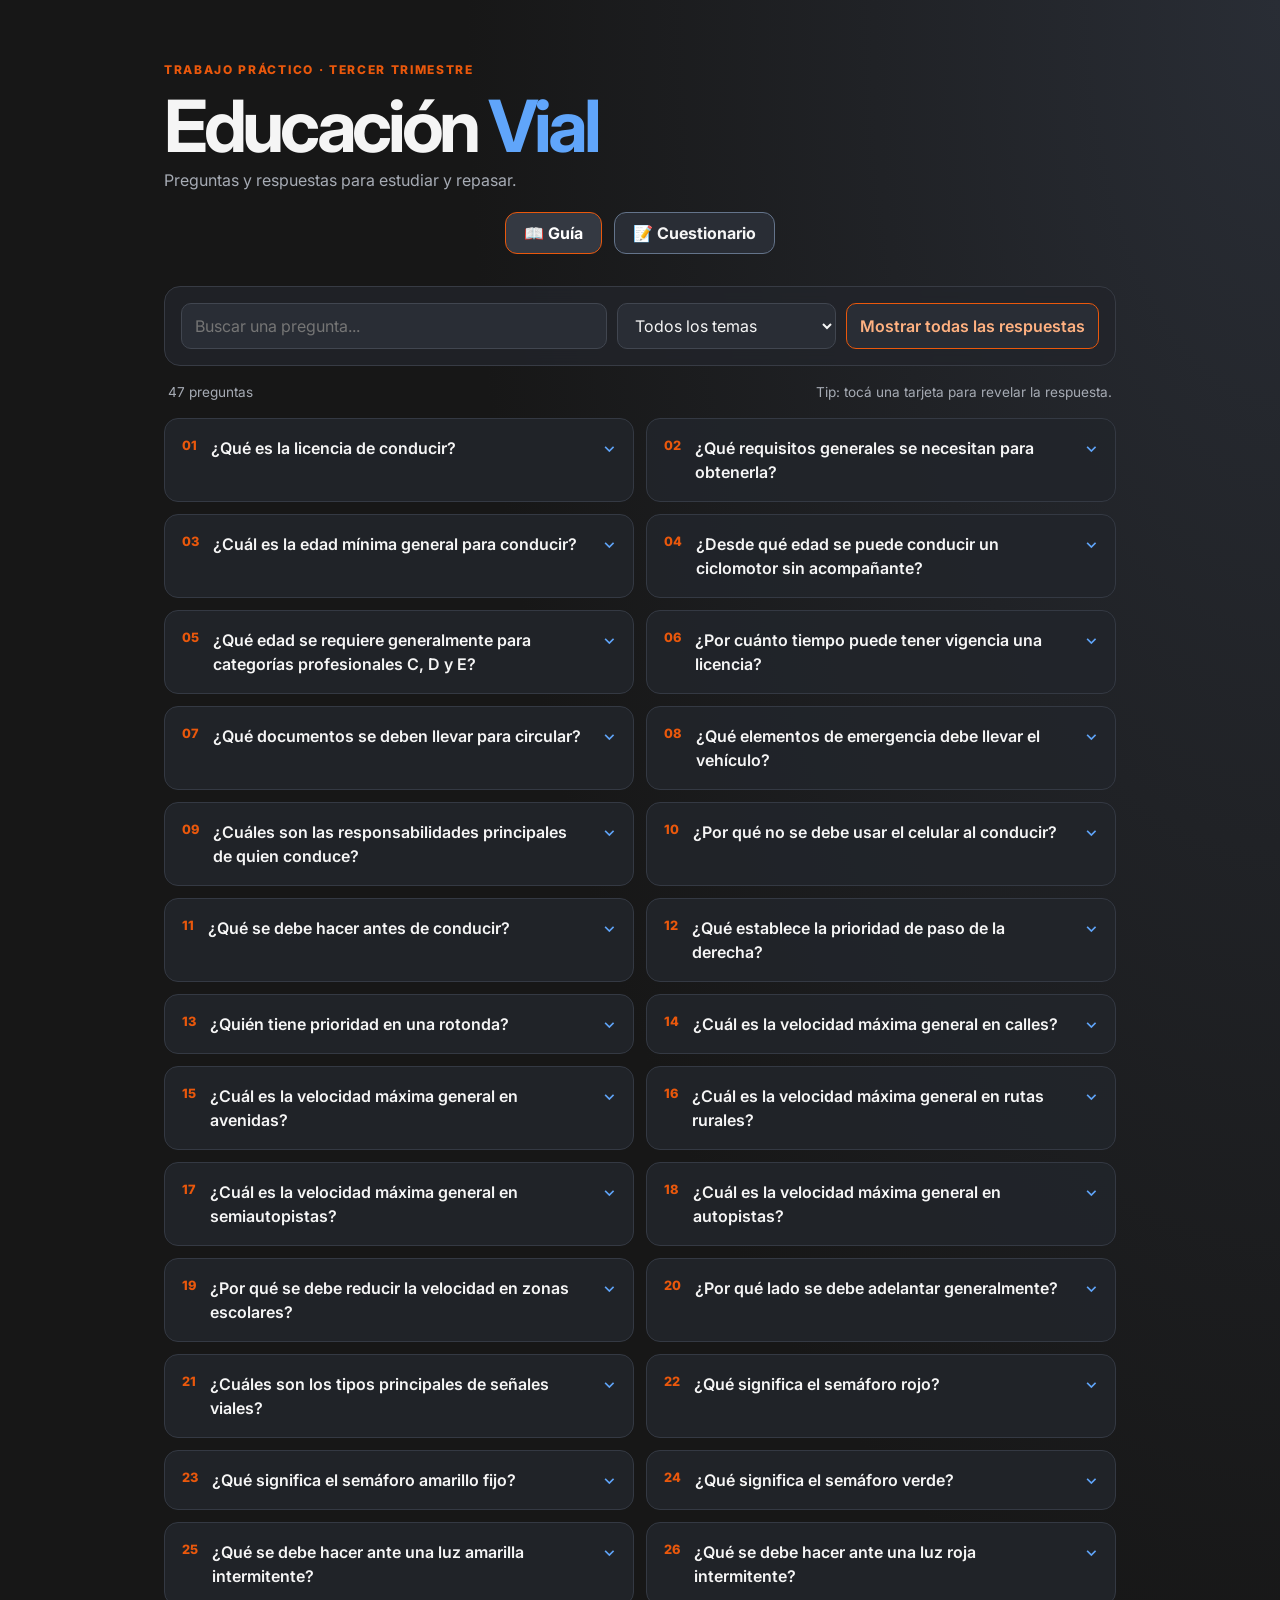
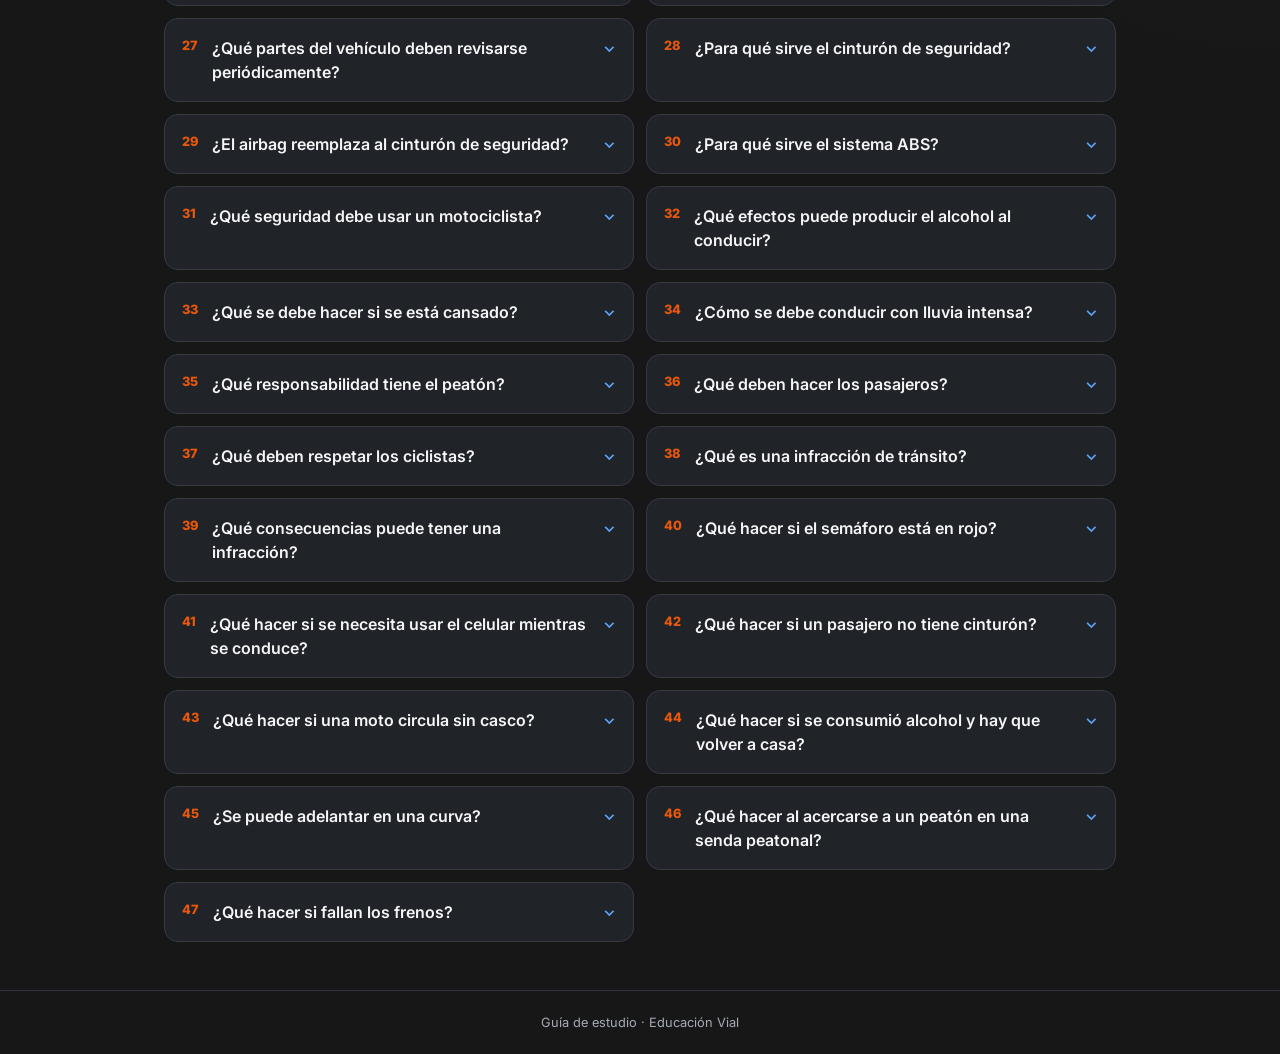
==== index.html @ 8cc55955 "GENIO" ====
<!doctype html>
<html lang="es">
<head>
  <meta charset="UTF-8">
  <meta name="viewport" content="width=device-width, initial-scale=1.0">
  <title>Guía de Educación Vial</title>
  <link rel="stylesheet" href="style.css">
</head>
<body>
  <header class="hero">
    <span class="eyebrow">TRABAJO PRÁCTICO · TERCER TRIMESTRE</span>
    <h1>Educación <span>Vial</span></h1>
    <p>Preguntas y respuestas para estudiar y repasar.</p>
    <nav class="main-nav">
     <a class="nav-link active" href="index.html">📖 Guía</a>
     <a class="nav-link" href="cuestionario.html">📝 Cuestionario</a>
    </nav>
  </header>
  <main>
    <section class="toolbar">
      <input id="search" type="search" placeholder="Buscar una pregunta..." aria-label="Buscar una pregunta">
      <select id="category" aria-label="Filtrar por tema"><option value="">Todos los temas</option></select>
      <button id="toggleAll" type="button">Mostrar todas las respuestas</button>
    </section>
    <div class="info"><span id="count">0 preguntas</span><span>Tip: tocá una tarjeta para revelar la respuesta.</span></div>
    <section id="questions" class="questions" aria-live="polite"></section>
  </main>
  <footer>Guía de estudio · Educación Vial</footer>
  <script src="script.js"></script>
</body>
</html>
---- style.css ----
@import url('https://fonts.googleapis.com/css2?family=Inter:wght@400;500;600;700;800&display=swap');
:root { color-scheme: dark; --bg:#171717; --panel:#22252b; --panel2:#292d35; --orange:#ea580c; --blue:#60a5fa; --text:#f5f5f5; --muted:#a6abb4; }
* { box-sizing:border-box; }
body { margin:0; background:radial-gradient(ellipse at top right, #292d35 0, var(--bg) 45%); color:var(--text); font-family:Inter,system-ui,sans-serif; min-height:100vh; }
.hero { max-width:1000px; margin:auto; padding:58px 24px 32px; }
.eyebrow { color:var(--orange); font-size:.75rem; font-weight:800; letter-spacing:.14em; }
h1 { margin:12px 0 8px; font-size:clamp(2.4rem,7vw,4.5rem); letter-spacing:-.06em; line-height:1; }
h1 span { color:var(--blue); }
.hero p { color:var(--muted); margin:0; }
main { max-width:1000px; padding:0 24px 48px; margin:auto; }
.toolbar { display:flex; flex-wrap:wrap; gap:10px; padding:16px; background:rgba(34,37,43,.8); border:1px solid #373b44; border-radius:16px; position:sticky; top:12px; z-index:2; backdrop-filter:blur(12px); }
input,select,button { font:inherit; color:var(--text); background:var(--panel2); border:1px solid #414650; border-radius:10px; padding:11px 13px; }
input { flex:1; min-width:190px; } select { min-width:190px; } button { cursor:pointer; border-color:var(--orange); color:#ffb181; font-weight:600; }
button:hover { background:#3b2b25; }
.info { display:flex; justify-content:space-between; gap:12px; color:var(--muted); font-size:.85rem; padding:18px 4px; flex-wrap:wrap; }
.questions { display:grid; grid-template-columns:repeat(auto-fit,minmax(min(100%,320px),1fr)); gap:12px; }
.card { border:1px solid #343943; background:rgba(34,37,43,.88); border-radius:14px; overflow:hidden; transition:border-color .2s,transform .2s; }
.card:hover { border-color:#596271; transform:translateY(-1px); }
.question { width:100%; display:flex; gap:14px; align-items:flex-start; text-align:left; border:0; border-radius:0; background:transparent; padding:17px; color:var(--text); }
.num { color:var(--orange); font-weight:800; font-size:.8rem; padding-top:2px; }
.qtext { flex:1; font-weight:600; line-height:1.5; }
.chevron { color:var(--blue); transition:transform .2s; }
.card.open .chevron { transform:rotate(180deg); }
.answer { display:none; padding:0 17px 18px 47px; color:#d3d6dc; line-height:1.65; font-size:.95rem; }
.card.open .answer { display:block; }
.tag { display:inline-block; margin:0 0 10px; padding:4px 8px; border-radius:6px; color:#93c5fd; background:#1e344b; font-size:.72rem; font-weight:700; }
.empty { color:var(--muted); grid-column:1/-1; text-align:center; padding:40px; }
footer { border-top:1px solid #30343c; padding:24px; text-align:center; color:var(--muted); font-size:.8rem; }
@media(max-width:600px) { .hero {padding-top:40px;} .toolbar {position:static;} .info {display:block;} .info span {display:block;margin-bottom:5px;} }

/* =========================
   NAVEGACIÓN ENTRE PÁGINAS
========================= */

.main-nav {
    display: flex;
    justify-content: center;
    gap: 12px;
    margin: 22px auto 0;
    flex-wrap: wrap;
}

.nav-link {
    display: inline-block;
    text-decoration: none;
    color: #f5f5f5;
    background: #292d35;
    border: 1px solid #64748b;
    padding: 10px 18px;
    border-radius: 12px;
    font-weight: 700;
    transition: 0.2s;
}

.nav-link:hover,
.nav-link.active {
    border-color: #ea580c;
    background: #343942;
    color: white;
}

/* =========================
   CUESTIONARIO
========================= */

.quiz-main {
    max-width: 850px;
    margin: 0 auto;
    padding: 24px 20px 48px;
}

.quiz-panel {
    background: rgba(41, 45, 53, 0.82);
    border: 1px solid #414854;
    border-radius: 20px;
    padding: clamp(18px, 4vw, 32px);
    box-shadow: 0 14px 40px rgba(0, 0, 0, 0.18);
}

.quiz-meta {
    display: flex;
    justify-content: space-between;
    align-items: center;
    gap: 12px;
    color: #cbd5e1;
    font-size: 0.92rem;
    flex-wrap: wrap;
}

.progress-track,
.result-track {
    height: 7px;
    background: #171717;
    border-radius: 999px;
    overflow: hidden;
    margin: 16px 0 24px;
}

#progressBar,
#resultBar {
    height: 100%;
    width: 0;
    background: linear-gradient(90deg, #ea580c, #60a5fa);
    border-radius: 999px;
    transition: width 0.3s;
}

.quiz-panel h2 {
    font-size: clamp(1.25rem, 3vw, 1.7rem);
    line-height: 1.4;
    margin: 18px 0 22px;
    color: #f5f5f5;
}

.options {
    display: grid;
    gap: 12px;
}

.option {
    display: flex;
    align-items: center;
    gap: 13px;
    text-align: left;
    width: 100%;
    padding: 14px;
    background: #171717;
    color: #f5f5f5;
    border: 1px solid #414854;
    border-radius: 12px;
    cursor: pointer;
    font: inherit;
    transition: 0.18s;
}

.option:hover:not(:disabled) {
    border-color: #60a5fa;
    transform: translateY(-1px);
}

.option:disabled {
    cursor: default;
}

.option-letter {
    display: grid;
    place-items: center;
    min-width: 30px;
    height: 30px;
    border-radius: 8px;
    background: #292d35;
    color: #60a5fa;
    font-weight: 800;
}

.option.correct {
    border-color: #22c55e;
    background: rgba(34, 197, 94, 0.12);
}

.option.correct .option-letter {
    background: #166534;
    color: white;
}

.option.wrong {
    border-color: #ef4444;
    background: rgba(239, 68, 68, 0.10);
}

.option.wrong .option-letter {
    background: #991b1b;
    color: white;
}

.feedback {
    min-height: 28px;
    margin: 18px 0 0;
    line-height: 1.55;
}

.feedback.good {
    color: #86efac;
}

.feedback.bad {
    color: #fca5a5;
}

.quiz-actions {
    display: flex;
    align-items: center;
    gap: 12px;
    flex-wrap: wrap;
    margin-top: 22px;
}

.quiz-actions button {
    background: #ea580c;
    color: white;
    border: 0;
    border-radius: 11px;
    padding: 11px 18px;
    font: inherit;
    font-weight: 700;
    cursor: pointer;
}

.quiz-actions button:disabled {
    opacity: 0.45;
    cursor: not-allowed;
}

.result-panel {
    text-align: center;
}

.result-panel .result-track {
    margin: 20px 0;
}

.result-panel .quiz-actions {
    justify-content: center;
}

[hidden] {
    display: none !important;
}
#resultMessage {
    white-space: pre-line;
}
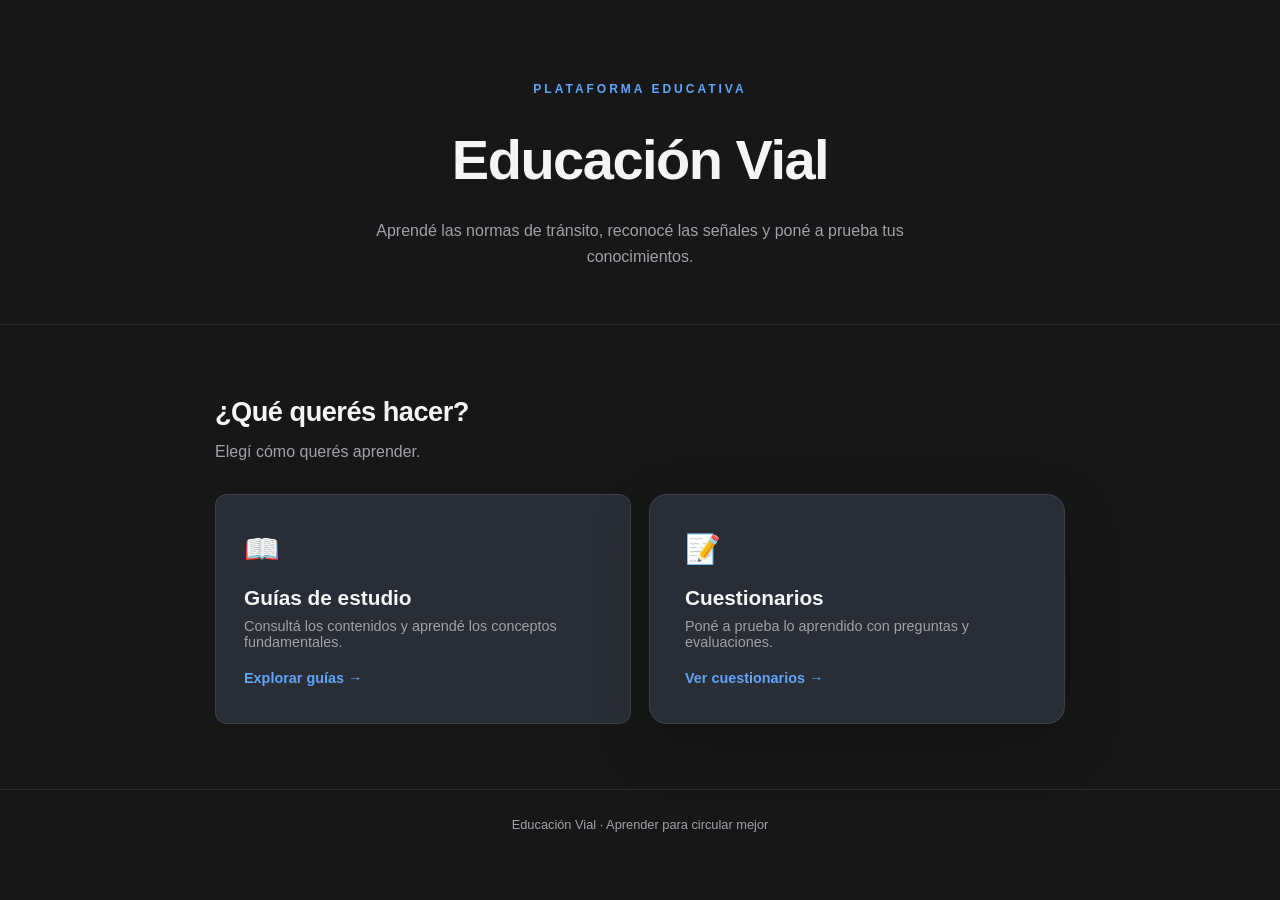
==== commit 77e7f062: "ya esta ya lpm" ====
--- a/index.html
+++ b/index.html
@@ -1,31 +1,135 @@
-<!doctype html>
+<!DOCTYPE html>
 <html lang="es">
 <head>
-  <meta charset="UTF-8">
-  <meta name="viewport" content="width=device-width, initial-scale=1.0">
-  <title>Guía de Educación Vial</title>
-  <link rel="stylesheet" href="style.css">
+    <meta charset="UTF-8">
+    <meta name="viewport" content="width=device-width, initial-scale=1.0">
+
+    <title>Educación Vial</title>
+
+    <link rel="stylesheet" href="style.css">
 </head>
+
 <body>
-  <header class="hero">
-    <span class="eyebrow">TRABAJO PRÁCTICO · TERCER TRIMESTRE</span>
-    <h1>Educación <span>Vial</span></h1>
-    <p>Preguntas y respuestas para estudiar y repasar.</p>
-    <nav class="main-nav">
-     <a class="nav-link active" href="index.html">📖 Guía</a>
-     <a class="nav-link" href="cuestionario.html">📝 Cuestionario</a>
-    </nav>
-  </header>
-  <main>
-    <section class="toolbar">
-      <input id="search" type="search" placeholder="Buscar una pregunta..." aria-label="Buscar una pregunta">
-      <select id="category" aria-label="Filtrar por tema"><option value="">Todos los temas</option></select>
-      <button id="toggleAll" type="button">Mostrar todas las respuestas</button>
-    </section>
-    <div class="info"><span id="count">0 preguntas</span><span>Tip: tocá una tarjeta para revelar la respuesta.</span></div>
-    <section id="questions" class="questions" aria-live="polite"></section>
-  </main>
-  <footer>Guía de estudio · Educación Vial</footer>
-  <script src="script.js"></script>
+
+    <header class="hero">
+        <span class="eyebrow">PLATAFORMA EDUCATIVA</span>
+
+        <h1>Educación Vial</h1>
+
+        <p>
+            Aprendé las normas de tránsito, reconocé las señales
+            y poné a prueba tus conocimientos.
+        </p>
+    </header>
+
+    <main class="home-container">
+
+        <!-- SELECCIÓN PRINCIPAL -->
+        <section id="mainMenu" class="menu-section">
+
+            <h2>¿Qué querés hacer?</h2>
+
+            <p class="section-description">
+                Elegí cómo querés aprender.
+            </p>
+
+            <div class="main-options">
+
+                <button class="main-card guide-card" data-mode="guias">
+                    <span class="card-icon">📖</span>
+
+                    <h3>Guías de estudio</h3>
+
+                    <p>
+                        Consultá los contenidos y aprendé
+                        los conceptos fundamentales.
+                    </p>
+
+                    <span class="card-action">Explorar guías →</span>
+                </button>
+
+                <button class="main-card quiz-card" data-mode="quiz">
+                    <span class="card-icon">📝</span>
+
+                    <h3>Cuestionarios</h3>
+
+                    <p>
+                        Poné a prueba lo aprendido con
+                        preguntas y evaluaciones.
+                    </p>
+
+                    <span class="card-action">Ver cuestionarios →</span>
+                </button>
+
+            </div>
+        </section>
+
+
+        <!-- SELECCIÓN DE TEMAS -->
+        <section id="topicMenu" class="menu-section hidden">
+
+            <button id="backBtn" class="back-button">
+                ← Volver
+            </button>
+
+            <h2 id="topicTitle">Seleccioná un tema</h2>
+
+            <p id="topicDescription" class="section-description">
+                Elegí una de las siguientes unidades.
+            </p>
+
+            <div class="topic-options">
+
+                <a class="topic-card" href="guias/guia-reglamento.html"
+                   data-guide="reglamento">
+
+                    <span class="topic-number">01</span>
+
+                    <div>
+                        <h3>Reglamento de tránsito</h3>
+                        <p>Normas, responsabilidades y circulación.</p>
+                    </div>
+
+                    <span class="topic-arrow">→</span>
+                </a>
+
+                <a class="topic-card" href="guias/guia-senalizacion.html"
+                   data-guide="senalizacion">
+
+                    <span class="topic-number">02</span>
+
+                    <div>
+                        <h3>Señalización vial</h3>
+                        <p>Señales, marcas viales y semáforos.</p>
+                    </div>
+
+                    <span class="topic-arrow">→</span>
+                </a>
+
+                <a class="topic-card" href="guias/guia-velocidades.html"
+                   data-guide="velocidades">
+
+                    <span class="topic-number">03</span>
+
+                    <div>
+                        <h3>Velocidades máximas</h3>
+                        <p>Límites de velocidad según cada vía.</p>
+                    </div>
+
+                    <span class="topic-arrow">→</span>
+                </a>
+
+            </div>
+        </section>
+
+    </main>
+
+
+    <footer class="home-footer">
+        <p>Educación Vial · Aprender para circular mejor</p>
+    </footer>
+
+    <script src="script.js"></script>
+
 </body>
-</html>
+</html>
--- a/style.css
+++ b/style.css
@@ -1,231 +1,1090 @@
-@import url('https://fonts.googleapis.com/css2?family=Inter:wght@400;500;600;700;800&display=swap');
-:root { color-scheme: dark; --bg:#171717; --panel:#22252b; --panel2:#292d35; --orange:#ea580c; --blue:#60a5fa; --text:#f5f5f5; --muted:#a6abb4; }
-* { box-sizing:border-box; }
-body { margin:0; background:radial-gradient(ellipse at top right, #292d35 0, var(--bg) 45%); color:var(--text); font-family:Inter,system-ui,sans-serif; min-height:100vh; }
-.hero { max-width:1000px; margin:auto; padding:58px 24px 32px; }
-.eyebrow { color:var(--orange); font-size:.75rem; font-weight:800; letter-spacing:.14em; }
-h1 { margin:12px 0 8px; font-size:clamp(2.4rem,7vw,4.5rem); letter-spacing:-.06em; line-height:1; }
-h1 span { color:var(--blue); }
-.hero p { color:var(--muted); margin:0; }
-main { max-width:1000px; padding:0 24px 48px; margin:auto; }
-.toolbar { display:flex; flex-wrap:wrap; gap:10px; padding:16px; background:rgba(34,37,43,.8); border:1px solid #373b44; border-radius:16px; position:sticky; top:12px; z-index:2; backdrop-filter:blur(12px); }
-input,select,button { font:inherit; color:var(--text); background:var(--panel2); border:1px solid #414650; border-radius:10px; padding:11px 13px; }
-input { flex:1; min-width:190px; } select { min-width:190px; } button { cursor:pointer; border-color:var(--orange); color:#ffb181; font-weight:600; }
-button:hover { background:#3b2b25; }
-.info { display:flex; justify-content:space-between; gap:12px; color:var(--muted); font-size:.85rem; padding:18px 4px; flex-wrap:wrap; }
-.questions { display:grid; grid-template-columns:repeat(auto-fit,minmax(min(100%,320px),1fr)); gap:12px; }
-.card { border:1px solid #343943; background:rgba(34,37,43,.88); border-radius:14px; overflow:hidden; transition:border-color .2s,transform .2s; }
-.card:hover { border-color:#596271; transform:translateY(-1px); }
-.question { width:100%; display:flex; gap:14px; align-items:flex-start; text-align:left; border:0; border-radius:0; background:transparent; padding:17px; color:var(--text); }
-.num { color:var(--orange); font-weight:800; font-size:.8rem; padding-top:2px; }
-.qtext { flex:1; font-weight:600; line-height:1.5; }
-.chevron { color:var(--blue); transition:transform .2s; }
-.card.open .chevron { transform:rotate(180deg); }
-.answer { display:none; padding:0 17px 18px 47px; color:#d3d6dc; line-height:1.65; font-size:.95rem; }
-.card.open .answer { display:block; }
-.tag { display:inline-block; margin:0 0 10px; padding:4px 8px; border-radius:6px; color:#93c5fd; background:#1e344b; font-size:.72rem; font-weight:700; }
-.empty { color:var(--muted); grid-column:1/-1; text-align:center; padding:40px; }
-footer { border-top:1px solid #30343c; padding:24px; text-align:center; color:var(--muted); font-size:.8rem; }
-@media(max-width:600px) { .hero {padding-top:40px;} .toolbar {position:static;} .info {display:block;} .info span {display:block;margin-bottom:5px;} }
-
-/* =========================
-   NAVEGACIÓN ENTRE PÁGINAS
-========================= */
-
-.main-nav {
-    display: flex;
-    justify-content: center;
+/* =========================================
+   EDUCACIÓN VIAL — EMBER & STEEL
+========================================= */
+
+:root {
+    --background: #171717;
+    --surface: #292D35;
+    --surface-hover: #343A46;
+
+    --primary: #60A5FA;
+    --text: #F5F5F5;
+    --muted: #A1A1AA;
+    --border: rgba(255, 255, 255, 0.09);
+
+    /* Colores de las unidades */
+    --reglamento: #EA580C;
+    --senalizacion: #A78BFA;
+    --velocidades: #10B981;
+}
+
+* {
+    margin: 0;
+    padding: 0;
+    box-sizing: border-box;
+}
+
+body {
+    min-height: 100vh;
+    background: var(--background);
+    color: var(--text);
+    font-family: "Inter", "Segoe UI", sans-serif;
+    line-height: 1.6;
+}
+
+/* =========================================
+   ENCABEZADO
+========================================= */
+
+.hero {
+    padding: 75px 20px 55px;
+    text-align: center;
+    border-bottom: 1px solid var(--border);
+}
+
+.eyebrow {
+    color: var(--primary);
+    font-size: 0.75rem;
+    font-weight: 700;
+    letter-spacing: 3px;
+}
+
+.hero h1 {
+    margin: 14px 0;
+    font-size: clamp(2.3rem, 5vw, 3.5rem);
+    font-weight: 750;
+    letter-spacing: -1.5px;
+}
+
+.hero p {
+    max-width: 550px;
+    margin: auto;
+    color: var(--muted);
+    font-size: 1rem;
+}
+
+/* =========================================
+   CONTENEDOR PRINCIPAL
+========================================= */
+
+.home-container {
+    width: min(850px, 90%);
+    margin: 65px auto;
+}
+
+.menu-section h2 {
+    font-size: 1.7rem;
+    letter-spacing: -0.5px;
+}
+
+.section-description {
+    margin-top: 5px;
+    margin-bottom: 30px;
+    color: var(--muted);
+}
+
+/* =========================================
+   OPCIONES PRINCIPALES
+========================================= */
+
+.main-options {
+    display: grid;
+    grid-template-columns: repeat(2, 1fr);
+    gap: 18px;
+}
+
+.main-card {
+    position: relative;
+    min-height: 230px;
+    padding: 28px;
+    text-align: left;
+
+    background: var(--surface);
+    border: 1px solid var(--border);
+    border-radius: 12px;
+
+    color: var(--text);
+    cursor: pointer;
+
+    transition:
+        background 0.2s ease,
+        border-color 0.2s ease,
+        transform 0.2s ease;
+}
+
+.main-card:hover {
+    background: var(--surface-hover);
+    transform: translateY(-3px);
+}
+
+.guide-card:hover {
+    border-color: var(--primary);
+}
+
+.quiz-card:hover {
+    border-color: var(--primary);
+}
+
+.card-icon {
+    font-size: 1.8rem;
+}
+
+.main-card h3 {
+    margin-top: 20px;
+    font-size: 1.3rem;
+}
+
+.main-card p {
+    margin: 8px 0 20px;
+    color: var(--muted);
+    font-size: 0.9rem;
+}
+
+.card-action {
+    color: var(--primary);
+    font-size: 0.9rem;
+    font-weight: 650;
+}
+
+/* =========================================
+   SELECCIÓN DE TEMAS
+========================================= */
+
+.topic-options {
+    display: flex;
+    flex-direction: column;
     gap: 12px;
-    margin: 22px auto 0;
-    flex-wrap: wrap;
-}
-
-.nav-link {
+}
+
+.topic-card {
+    display: flex;
+    align-items: center;
+    gap: 20px;
+
+    padding: 20px 22px;
+
+    background: var(--surface);
+    border: 1px solid var(--border);
+    border-radius: 10px;
+
+    color: var(--text);
+    text-decoration: none;
+
+    transition:
+        background 0.2s ease,
+        border-color 0.2s ease,
+        transform 0.2s ease;
+}
+
+.topic-card:hover {
+    background: var(--surface-hover);
+    transform: translateX(3px);
+}
+
+/* Colores individuales */
+
+.topic-card[data-guide="reglamento"]:hover {
+    border-color: var(--reglamento);
+}
+
+.topic-card[data-guide="senalizacion"]:hover {
+    border-color: var(--senalizacion);
+}
+
+.topic-card[data-guide="velocidades"]:hover {
+    border-color: var(--velocidades);
+}
+
+.topic-number {
+    font-size: 1.2rem;
+    font-weight: 750;
+    color: var(--primary);
+}
+
+.topic-card h3 {
+    font-size: 1.05rem;
+}
+
+.topic-card p {
+    margin-top: 3px;
+    color: var(--muted);
+    font-size: 0.85rem;
+}
+
+.topic-arrow {
+    margin-left: auto;
+    color: var(--primary);
+    font-size: 1.3rem;
+}
+
+/* =========================================
+   NAVEGACIÓN
+========================================= */
+
+.back-button {
+    margin-bottom: 28px;
+    padding: 0;
+
+    background: none;
+    border: none;
+
+    color: var(--primary);
+    font-size: 0.95rem;
+    cursor: pointer;
+
+    transition: opacity 0.2s ease;
+}
+
+.back-button:hover {
+    opacity: 0.7;
+}
+
+/* =========================================
+   VISIBILIDAD
+========================================= */
+
+.hidden {
+    display: none;
+}
+
+/* =========================================
+   PIE DE PÁGINA
+========================================= */
+
+.home-footer {
+    padding: 25px 15px;
+    border-top: 1px solid var(--border);
+
+    color: var(--muted);
+    font-size: 0.8rem;
+    text-align: center;
+}
+
+/* =========================================
+   RESPONSIVE
+========================================= */
+
+@media (max-width: 600px) {
+
+    .hero {
+        padding: 55px 20px 40px;
+    }
+
+    .home-container {
+        margin: 40px auto;
+    }
+
+    .main-options {
+        grid-template-columns: 1fr;
+    }
+
+    .main-card {
+        min-height: 200px;
+    }
+
+    .topic-card {
+        gap: 12px;
+        padding: 17px;
+    }
+
+}
+/* =========================================
+   GUÍAS DE ESTUDIO
+========================================= */
+
+.guide-page {
+    --unit-color: #EA580C;
+}
+
+/* Encabezado */
+
+.guide-hero {
+    border-bottom: 1px solid var(--border);
+    padding: 24px 0 55px;
+}
+
+.guide-nav {
+    width: min(1000px, 90%);
+    margin: 0 auto 65px;
+
+    display: flex;
+    align-items: center;
+    justify-content: space-between;
+    gap: 15px;
+}
+
+.guide-back,
+.guide-quiz-link {
+    text-decoration: none;
+    font-size: 0.9rem;
+    transition: opacity 0.2s ease;
+}
+
+.guide-back {
+    color: var(--muted);
+}
+
+.guide-quiz-link {
+    color: var(--unit-color);
+    font-weight: 650;
+}
+
+.guide-back:hover,
+.guide-quiz-link:hover {
+    opacity: 0.7;
+}
+
+.guide-heading {
+    width: min(850px, 90%);
+    margin: auto;
+}
+
+.guide-heading .eyebrow {
+    color: var(--unit-color);
+}
+
+.guide-heading h1 {
+    margin: 12px 0;
+    font-size: clamp(2rem, 5vw, 3.2rem);
+    letter-spacing: -1.5px;
+}
+
+.guide-heading p {
+    max-width: 600px;
+    color: var(--muted);
+}
+
+
+/* Contenido */
+
+.guide-container {
+    width: min(850px, 90%);
+    margin: 55px auto;
+}
+
+.guide-intro {
+    display: flex;
+    align-items: center;
+    justify-content: space-between;
+    gap: 25px;
+
+    padding: 25px;
+    margin-bottom: 35px;
+
+    background: var(--surface);
+    border: 1px solid var(--border);
+    border-radius: 12px;
+}
+
+.guide-label {
+    color: var(--unit-color);
+    font-size: 0.7rem;
+    font-weight: 750;
+    letter-spacing: 2px;
+}
+
+.guide-intro h2 {
+    margin: 8px 0;
+    font-size: 1.25rem;
+}
+
+.guide-intro p {
+    max-width: 500px;
+    color: var(--muted);
+    font-size: 0.9rem;
+}
+
+.guide-stat {
+    min-width: 110px;
+    text-align: center;
+}
+
+.guide-stat span {
+    display: block;
+    color: var(--unit-color);
+    font-size: 2.2rem;
+    font-weight: 750;
+}
+
+.guide-stat small {
+    color: var(--muted);
+    font-size: 0.75rem;
+}
+
+
+/* Buscador y filtro */
+
+.guide-tools {
+    display: grid;
+    grid-template-columns: 1.5fr 1fr;
+    gap: 15px;
+    margin-bottom: 45px;
+}
+
+.guide-search,
+.guide-filter {
+    display: flex;
+    flex-direction: column;
+    gap: 8px;
+}
+
+.guide-tools label {
+    color: var(--muted);
+    font-size: 0.8rem;
+    font-weight: 600;
+}
+
+.guide-tools input,
+.guide-tools select {
+    width: 100%;
+    padding: 13px 14px;
+
+    background: var(--surface);
+    border: 1px solid var(--border);
+    border-radius: 8px;
+
+    color: var(--text);
+    font: inherit;
+    font-size: 0.9rem;
+    outline: none;
+
+    transition: border-color 0.2s ease;
+}
+
+.guide-tools input:focus,
+.guide-tools select:focus {
+    border-color: var(--primary);
+}
+
+.guide-tools input::placeholder {
+    color: #71717A;
+}
+
+
+/* Encabezado de resultados */
+
+.guide-results-heading {
+    display: flex;
+    align-items: end;
+    justify-content: space-between;
+    gap: 15px;
+    margin-bottom: 18px;
+}
+
+.guide-results-heading h2 {
+    margin-top: 5px;
+    font-size: 1.35rem;
+}
+
+.guide-toggle {
+    padding: 8px 12px;
+
+    background: transparent;
+    border: 1px solid var(--border);
+    border-radius: 7px;
+
+    color: var(--primary);
+    font: inherit;
+    font-size: 0.8rem;
+    cursor: pointer;
+
+    transition: background 0.2s ease;
+}
+
+.guide-toggle:hover {
+    background: var(--surface);
+}
+
+
+/* Preguntas */
+
+.guide-list {
+    display: flex;
+    flex-direction: column;
+    gap: 10px;
+}
+
+.card {
+    overflow: hidden;
+    background: var(--surface);
+    border: 1px solid var(--border);
+    border-radius: 9px;
+
+    transition: border-color 0.2s ease;
+}
+
+.card:hover,
+.card.open {
+    border-color: color-mix(
+        in srgb,
+        var(--unit-color) 55%,
+        transparent
+    );
+}
+
+.question {
+    display: flex;
+    align-items: center;
+    gap: 15px;
+
+    width: 100%;
+    padding: 17px 18px;
+
+    background: transparent;
+    border: none;
+
+    color: var(--text);
+    text-align: left;
+    font: inherit;
+    cursor: pointer;
+}
+
+.num {
+    color: var(--unit-color);
+    font-size: 0.8rem;
+    font-weight: 750;
+    font-variant-numeric: tabular-nums;
+}
+
+.qtext {
+    flex: 1;
+    font-size: 0.93rem;
+    font-weight: 600;
+}
+
+.chevron {
+    color: var(--muted);
+    font-size: 1.2rem;
+    transition: transform 0.2s ease;
+}
+
+.card.open .chevron {
+    transform: rotate(180deg);
+}
+
+
+/* Respuestas */
+
+.answer {
+    display: none;
+    padding: 0 20px 20px 51px;
+}
+
+.card.open .answer {
+    display: block;
+}
+
+.answer .tag {
     display: inline-block;
+    margin-bottom: 10px;
+    padding: 4px 9px;
+
+    background: color-mix(
+        in srgb,
+        var(--unit-color) 13%,
+        transparent
+    );
+
+    border-radius: 5px;
+
+    color: var(--unit-color);
+    font-size: 0.7rem;
+    font-weight: 650;
+}
+
+.answer p {
+    color: #C4C4CC;
+    font-size: 0.9rem;
+    line-height: 1.75;
+}
+
+
+/* Sin resultados */
+
+.empty-state {
+    padding: 35px 20px;
+
+    background: var(--surface);
+    border: 1px solid var(--border);
+    border-radius: 9px;
+
+    color: var(--muted);
+    text-align: center;
+    font-size: 0.9rem;
+}
+
+
+/* Final de la guía */
+
+.guide-bottom {
+    margin-top: 45px;
+    padding: 25px;
+
+    background: var(--surface);
+    border: 1px solid var(--border);
+    border-left: 3px solid var(--unit-color);
+    border-radius: 9px;
+}
+
+.guide-bottom p {
+    margin-bottom: 8px;
+    color: var(--muted);
+    font-size: 0.9rem;
+}
+
+.guide-bottom a {
+    color: var(--primary);
+    font-size: 0.9rem;
+    font-weight: 650;
     text-decoration: none;
-    color: #f5f5f5;
-    background: #292d35;
-    border: 1px solid #64748b;
-    padding: 10px 18px;
-    border-radius: 12px;
-    font-weight: 700;
-    transition: 0.2s;
-}
-
-.nav-link:hover,
-.nav-link.active {
-    border-color: #ea580c;
-    background: #343942;
-    color: white;
-}
-
-/* =========================
-   CUESTIONARIO
-========================= */
-
-.quiz-main {
-    max-width: 850px;
-    margin: 0 auto;
-    padding: 24px 20px 48px;
-}
-
-.quiz-panel {
-    background: rgba(41, 45, 53, 0.82);
-    border: 1px solid #414854;
-    border-radius: 20px;
-    padding: clamp(18px, 4vw, 32px);
-    box-shadow: 0 14px 40px rgba(0, 0, 0, 0.18);
-}
-
-.quiz-meta {
+}
+
+.guide-bottom a:hover {
+    text-decoration: underline;
+}
+
+
+/* Adaptación a celulares */
+
+@media (max-width: 600px) {
+
+    .guide-nav {
+        margin-bottom: 45px;
+    }
+
+    .guide-intro {
+        align-items: flex-start;
+        flex-direction: column;
+    }
+
+    .guide-stat {
+        display: flex;
+        align-items: center;
+        gap: 10px;
+        text-align: left;
+    }
+
+    .guide-stat span {
+        font-size: 1.6rem;
+    }
+
+    .guide-tools {
+        grid-template-columns: 1fr;
+    }
+
+    .guide-results-heading {
+        align-items: flex-start;
+        flex-direction: column;
+    }
+
+    .question {
+        gap: 10px;
+        padding: 15px 12px;
+    }
+
+    .answer {
+        padding: 0 14px 17px;
+    }
+
+}
+/* Colores secundarios por unidad */
+
+.regulation-page {
+    --unit-color: #EA580C;
+}
+
+.signage-page {
+    --unit-color: #A78BFA;
+}
+
+.speed-page {
+    --unit-color: #10B981;
+}
+/* =========================================
+   CUESTIONARIOS · EMBER & STEEL
+========================================= */
+
+.quiz-page {
+    --unit-color: #60A5FA;
+    min-height: 100vh;
+    background: #171717;
+    color: #F5F5F5;
+}
+
+.quiz-page.regulation-page {
+    --unit-color: #EA580C;
+}
+
+.quiz-page.signage-page {
+    --unit-color: #A78BFA;
+}
+
+.quiz-page.speed-page {
+    --unit-color: #10B981;
+}
+
+/* HERO */
+
+.quiz-hero {
+    padding: 28px 7% 65px;
+    background:
+        radial-gradient(
+            ellipse at 80% 20%,
+            color-mix(in srgb, var(--unit-color) 13%, transparent),
+            transparent 55%
+        ),
+        #171717;
+    border-bottom: 1px solid rgba(255,255,255,0.07);
+}
+
+.quiz-nav {
     display: flex;
     justify-content: space-between;
     align-items: center;
-    gap: 12px;
-    color: #cbd5e1;
-    font-size: 0.92rem;
-    flex-wrap: wrap;
-}
-
-.progress-track,
-.result-track {
-    height: 7px;
+    gap: 20px;
+    margin-bottom: 75px;
+}
+
+.quiz-back,
+.quiz-guide-link {
+    color: #A1A1AA;
+    text-decoration: none;
+    font-size: 0.9rem;
+    transition: color 0.2s ease;
+}
+
+.quiz-back:hover,
+.quiz-guide-link:hover {
+    color: var(--unit-color);
+}
+
+.quiz-heading {
+    max-width: 750px;
+    margin: auto;
+    text-align: center;
+}
+
+.quiz-heading .eyebrow {
+    color: var(--unit-color);
+}
+
+.quiz-heading h1 {
+    margin: 16px 0;
+    font-size: clamp(2.2rem, 5vw, 3.8rem);
+    letter-spacing: -2px;
+}
+
+.quiz-heading p {
+    color: #A1A1AA;
+    line-height: 1.7;
+    max-width: 600px;
+    margin: auto;
+}
+
+/* CONTENEDOR */
+
+.quiz-container {
+    width: min(850px, 90%);
+    margin: -25px auto 70px;
+    position: relative;
+}
+
+/* TARJETA */
+
+.quiz-card {
+    background: #292D35;
+    border: 1px solid rgba(255,255,255,0.09);
+    border-radius: 18px;
+    padding: 35px;
+    box-shadow: 0 20px 60px rgba(0,0,0,0.22);
+}
+
+.quiz-card[hidden] {
+    display: none;
+}
+
+/* CABECERA DEL CUESTIONARIO */
+
+.quiz-top {
+    display: flex;
+    justify-content: space-between;
+    align-items: center;
+    gap: 20px;
+    margin-bottom: 25px;
+}
+
+.quiz-label,
+.quiz-question-label {
+    color: var(--unit-color);
+    font-size: 0.7rem;
+    font-weight: 800;
+    letter-spacing: 1.5px;
+}
+
+.quiz-top h2 {
+    margin: 7px 0 0;
+    font-size: 1.4rem;
+}
+
+.quiz-progress-text {
+    color: #A1A1AA;
+    font-size: 0.85rem;
+    white-space: nowrap;
+}
+
+/* BARRA DE PROGRESO */
+
+.quiz-progress-track {
+    width: 100%;
+    height: 6px;
     background: #171717;
-    border-radius: 999px;
+    border-radius: 20px;
     overflow: hidden;
-    margin: 16px 0 24px;
-}
-
-#progressBar,
-#resultBar {
+    margin-bottom: 35px;
+}
+
+.quiz-progress-fill {
+    width: 0%;
     height: 100%;
-    width: 0;
-    background: linear-gradient(90deg, #ea580c, #60a5fa);
-    border-radius: 999px;
-    transition: width 0.3s;
-}
-
-.quiz-panel h2 {
-    font-size: clamp(1.25rem, 3vw, 1.7rem);
-    line-height: 1.4;
-    margin: 18px 0 22px;
-    color: #f5f5f5;
-}
-
-.options {
+    background: var(--unit-color);
+    border-radius: inherit;
+    transition: width 0.3s ease;
+}
+
+/* PREGUNTA */
+
+.quiz-question-area {
+    margin-bottom: 28px;
+}
+
+.quiz-question-area h3 {
+    font-size: clamp(1.2rem, 3vw, 1.65rem);
+    line-height: 1.5;
+    margin: 12px 0 0;
+    font-weight: 650;
+}
+
+/* OPCIONES */
+
+.quiz-options {
     display: grid;
     gap: 12px;
 }
 
-.option {
-    display: flex;
+.quiz-option {
+    width: 100%;
+    padding: 17px 20px;
+    background: #202329;
+    color: #F5F5F5;
+    border: 1px solid rgba(255,255,255,0.09);
+    border-radius: 11px;
+    text-align: left;
+    font-size: 0.95rem;
+    line-height: 1.5;
+    cursor: pointer;
+    transition:
+        background 0.2s ease,
+        border-color 0.2s ease,
+        transform 0.2s ease;
+}
+
+.quiz-option:not(:disabled):hover {
+    background: #343A46;
+    border-color: var(--unit-color);
+    transform: translateX(3px);
+}
+
+.quiz-option:disabled {
+    cursor: default;
+    opacity: 1;
+}
+
+.quiz-option.correct {
+    background: rgba(16,185,129,0.13);
+    border-color: #10B981;
+    color: #6EE7B7;
+}
+
+.quiz-option.incorrect {
+    background: rgba(239,68,68,0.12);
+    border-color: #EF4444;
+    color: #FCA5A5;
+}
+
+/* RETROALIMENTACIÓN */
+
+.quiz-feedback {
+    margin-top: 22px;
+    padding: 0;
+    border-radius: 10px;
+    line-height: 1.6;
+    font-size: 0.92rem;
+}
+
+.quiz-feedback:empty {
+    display: none;
+}
+
+.quiz-feedback strong {
+    display: block;
+    margin-bottom: 5px;
+}
+
+.quiz-feedback p {
+    margin: 0;
+    color: #D4D4D8;
+}
+
+.feedback-correct {
+    padding: 16px;
+    background: rgba(16,185,129,0.09);
+    border: 1px solid rgba(16,185,129,0.25);
+}
+
+.feedback-correct strong {
+    color: #6EE7B7;
+}
+
+.feedback-incorrect {
+    padding: 16px;
+    background: rgba(239,68,68,0.09);
+    border: 1px solid rgba(239,68,68,0.25);
+}
+
+.feedback-incorrect strong {
+    color: #FCA5A5;
+}
+
+/* BOTONES */
+
+.quiz-actions {
+    display: flex;
+    justify-content: flex-end;
+    margin-top: 28px;
+}
+
+.quiz-next {
+    padding: 13px 23px;
+    background: var(--unit-color);
+    color: #171717;
+    border: none;
+    border-radius: 9px;
+    font-weight: 750;
+    font-size: 0.9rem;
+    cursor: pointer;
+    transition: opacity 0.2s ease, transform 0.2s ease;
+}
+
+.quiz-next:not(:disabled):hover {
+    opacity: 0.85;
+    transform: translateY(-2px);
+}
+
+.quiz-next:disabled {
+    opacity: 0.35;
+    cursor: not-allowed;
+}
+
+/* RESULTADOS */
+
+.quiz-results {
+    text-align: center;
+    padding: 45px 35px;
+}
+
+.quiz-results h2 {
+    font-size: 1.8rem;
+    margin: 15px 0 25px;
+}
+
+.quiz-score {
+    display: flex;
+    flex-direction: column;
     align-items: center;
-    gap: 13px;
-    text-align: left;
-    width: 100%;
-    padding: 14px;
-    background: #171717;
-    color: #f5f5f5;
-    border: 1px solid #414854;
-    border-radius: 12px;
-    cursor: pointer;
-    font: inherit;
-    transition: 0.18s;
-}
-
-.option:hover:not(:disabled) {
-    border-color: #60a5fa;
-    transform: translateY(-1px);
-}
-
-.option:disabled {
-    cursor: default;
-}
-
-.option-letter {
-    display: grid;
-    place-items: center;
-    min-width: 30px;
-    height: 30px;
-    border-radius: 8px;
-    background: #292d35;
-    color: #60a5fa;
+    margin: 25px 0;
+}
+
+.quiz-score span {
+    color: var(--unit-color);
+    font-size: 4rem;
     font-weight: 800;
-}
-
-.option.correct {
-    border-color: #22c55e;
-    background: rgba(34, 197, 94, 0.12);
-}
-
-.option.correct .option-letter {
-    background: #166534;
-    color: white;
-}
-
-.option.wrong {
-    border-color: #ef4444;
-    background: rgba(239, 68, 68, 0.10);
-}
-
-.option.wrong .option-letter {
-    background: #991b1b;
-    color: white;
-}
-
-.feedback {
-    min-height: 28px;
-    margin: 18px 0 0;
-    line-height: 1.55;
-}
-
-.feedback.good {
-    color: #86efac;
-}
-
-.feedback.bad {
-    color: #fca5a5;
-}
-
-.quiz-actions {
-    display: flex;
-    align-items: center;
-    gap: 12px;
-    flex-wrap: wrap;
+    letter-spacing: -3px;
+}
+
+.quiz-score small {
+    color: #A1A1AA;
+    font-size: 0.85rem;
+}
+
+.quiz-results .quiz-progress-track {
+    margin: 25px 0;
+}
+
+.quiz-results > p {
+    color: #D4D4D8;
+    line-height: 1.8;
+    white-space: pre-line;
+    margin: 25px 0;
+}
+
+.quiz-return {
+    display: block;
     margin-top: 22px;
-}
-
-.quiz-actions button {
-    background: #ea580c;
-    color: white;
-    border: 0;
-    border-radius: 11px;
-    padding: 11px 18px;
-    font: inherit;
-    font-weight: 700;
-    cursor: pointer;
-}
-
-.quiz-actions button:disabled {
-    opacity: 0.45;
-    cursor: not-allowed;
-}
-
-.result-panel {
+    color: #A1A1AA;
+    text-decoration: none;
+    font-size: 0.9rem;
+    transition: color 0.2s ease;
+}
+
+.quiz-return:hover {
+    color: var(--unit-color);
+}
+
+/* AVISO */
+
+.quiz-disclaimer {
+    margin-top: 20px;
     text-align: center;
 }
 
-.result-panel .result-track {
-    margin: 20px 0;
-}
-
-.result-panel .quiz-actions {
-    justify-content: center;
-}
-
-[hidden] {
-    display: none !important;
-}
-#resultMessage {
-    white-space: pre-line;
+.quiz-disclaimer p {
+    color: #71717A;
+    font-size: 0.8rem;
+    line-height: 1.6;
+}
+
+/* RESPONSIVE */
+
+@media (max-width: 600px) {
+
+    .quiz-hero {
+        padding: 22px 6% 55px;
+    }
+
+    .quiz-nav {
+        margin-bottom: 55px;
+    }
+
+    .quiz-heading h1 {
+        letter-spacing: -1px;
+    }
+
+    .quiz-card {
+        padding: 23px 18px;
+    }
+
+    .quiz-top {
+        align-items: flex-start;
+        flex-direction: column;
+        gap: 12px;
+    }
+
+    .quiz-option {
+        padding: 15px;
+    }
+
+    .quiz-results {
+        padding: 35px 20px;
+    }
+
 }
